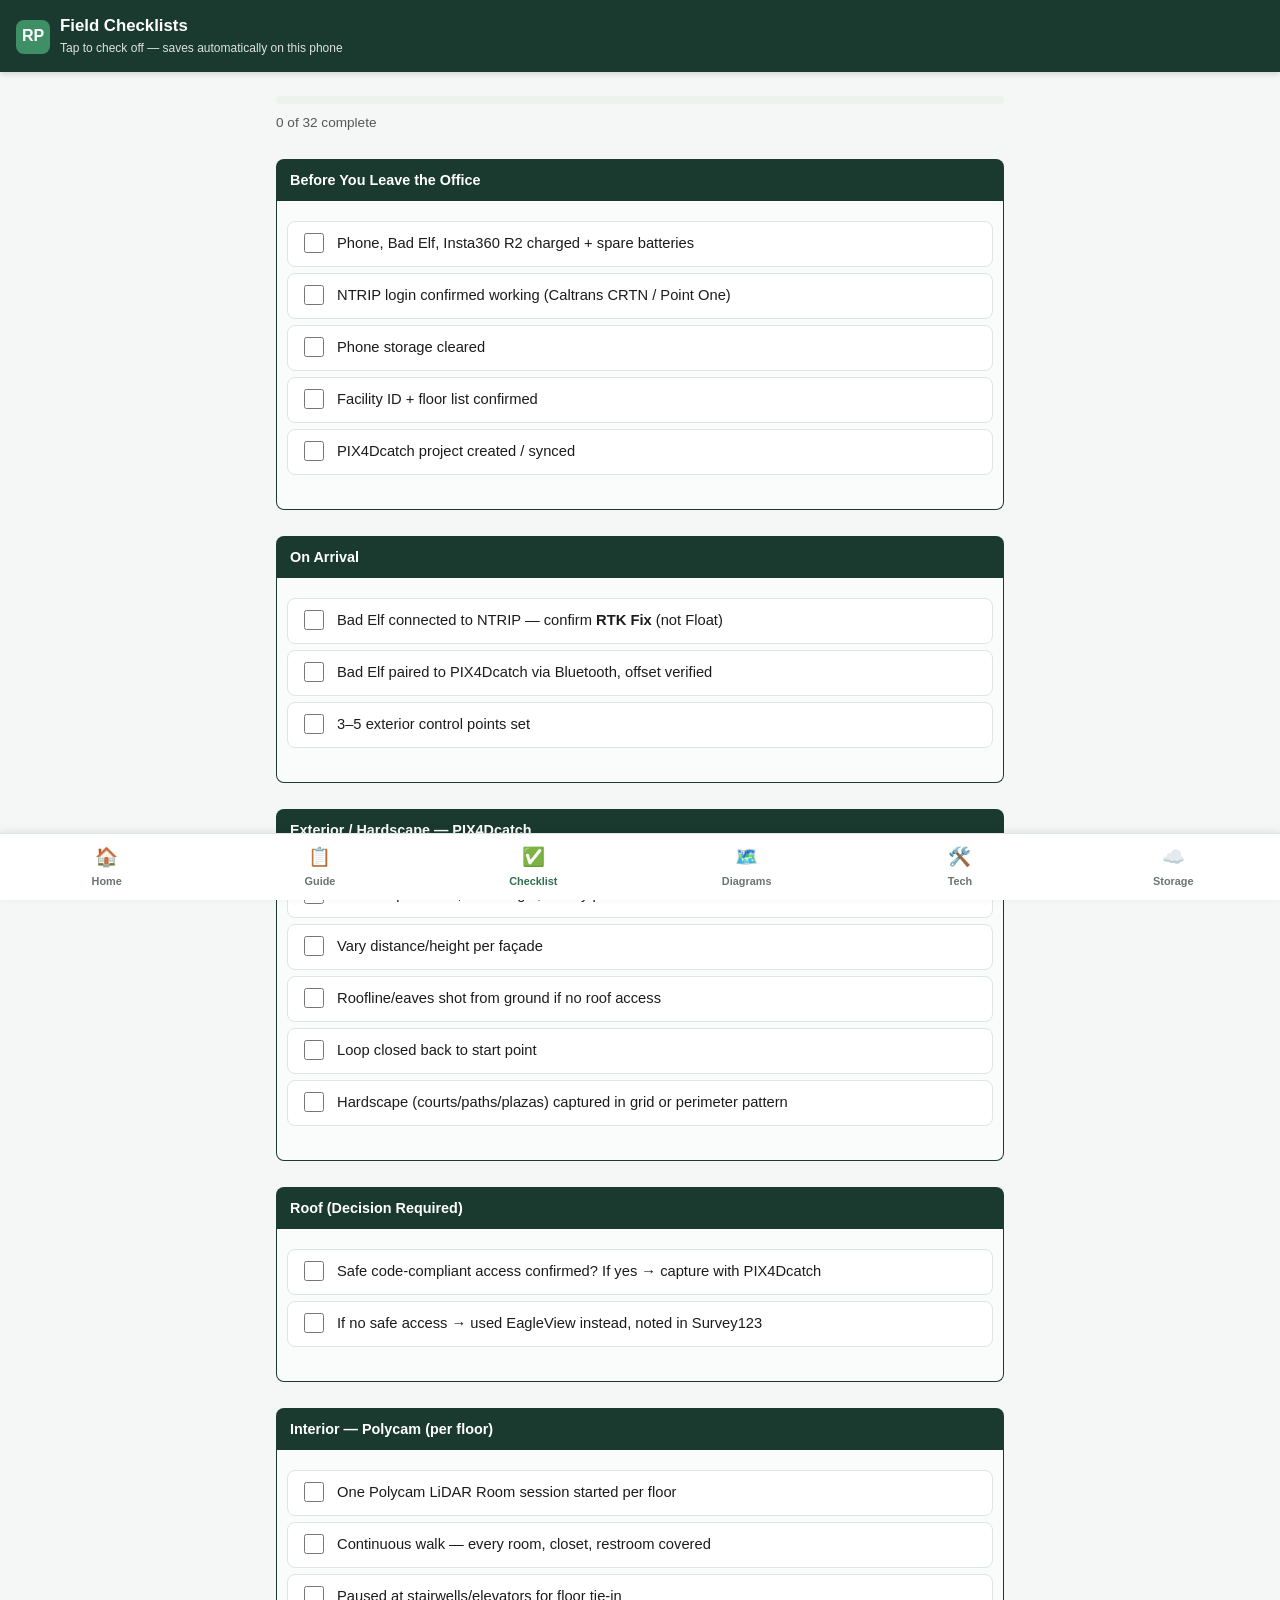
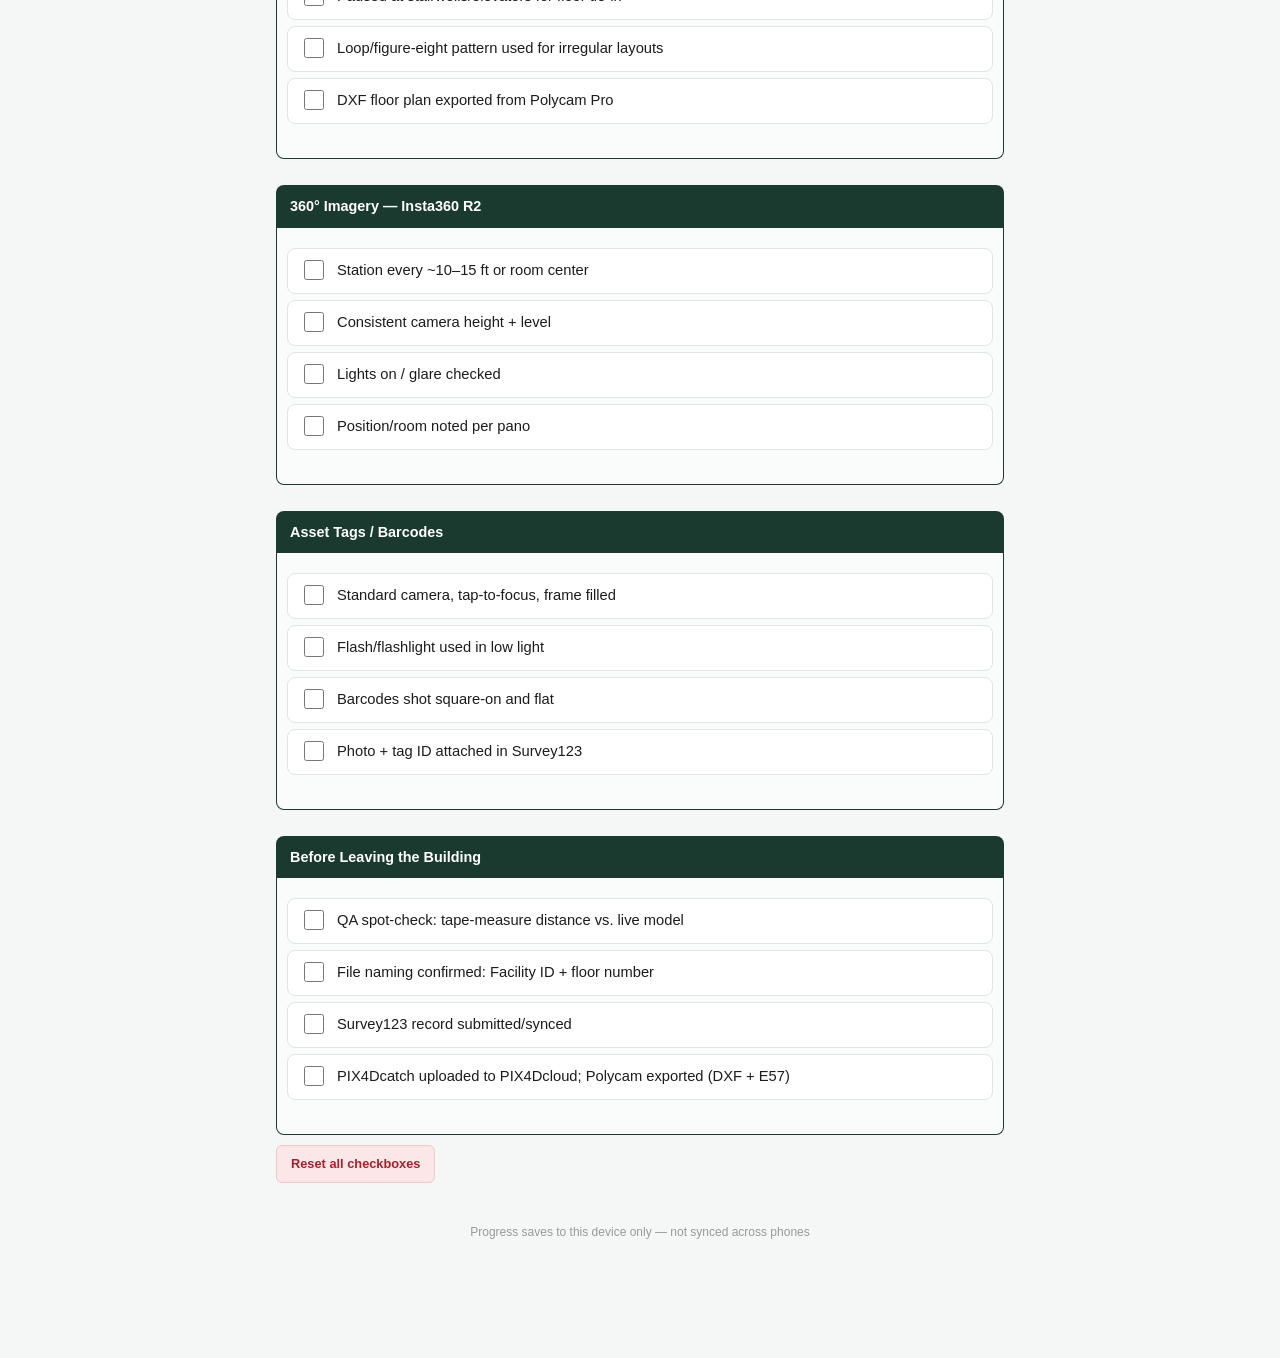
==== field/checklists.html @ 7486fb79 "Add checklists, storage plan, and deploy pages to field guide site" ====
<!DOCTYPE html>
<html lang="en">
<head>
<meta charset="UTF-8">
<meta name="viewport" content="width=device-width, initial-scale=1.0">
<title>Checklists | GIS Indoors</title>
<link rel="stylesheet" href="styles.css">
</head>
<body>
<header class="top">
  <div class="brand">
    <div class="brand-mark">RP</div>
    <div><h1>Field Checklists</h1><p class="sub">Tap to check off — saves automatically on this phone</p></div>
  </div>
</header>
<div class="wrap">
<div class="progress-bar"><div id="progressFill"></div></div>
<p style="font-size:0.85rem;color:#555;margin-top:-10px;" id="progressText">0 of 0 complete</p>
<div class="phase-header">Before You Leave the Office</div>
<div class="phase-block">
<ul class="checklist" data-phase="office">
<li><input type="checkbox" data-id="office-1"><span>Phone, Bad Elf, Insta360 R2 charged + spare batteries</span></li>
<li><input type="checkbox" data-id="office-2"><span>NTRIP login confirmed working (Caltrans CRTN / Point One)</span></li>
<li><input type="checkbox" data-id="office-3"><span>Phone storage cleared</span></li>
<li><input type="checkbox" data-id="office-4"><span>Facility ID + floor list confirmed</span></li>
<li><input type="checkbox" data-id="office-5"><span>PIX4Dcatch project created / synced</span></li>
</ul>
</div>
<div class="phase-header">On Arrival</div>
<div class="phase-block">
<ul class="checklist" data-phase="arrival">
<li><input type="checkbox" data-id="arrival-1"><span>Bad Elf connected to NTRIP — confirm <strong>RTK Fix</strong> (not Float)</span></li>
<li><input type="checkbox" data-id="arrival-2"><span>Bad Elf paired to PIX4Dcatch via Bluetooth, offset verified</span></li>
<li><input type="checkbox" data-id="arrival-3"><span>3–5 exterior control points set</span></li>
</ul>
</div>
<div class="phase-header">Exterior / Hardscape — PIX4Dcatch</div>
<div class="phase-block">
<ul class="checklist" data-phase="exterior">
<li><input type="checkbox" data-id="ext-1"><span>Walk full perimeter, fixed angle, steady pace</span></li>
<li><input type="checkbox" data-id="ext-2"><span>Vary distance/height per façade</span></li>
<li><input type="checkbox" data-id="ext-3"><span>Roofline/eaves shot from ground if no roof access</span></li>
<li><input type="checkbox" data-id="ext-4"><span>Loop closed back to start point</span></li>
<li><input type="checkbox" data-id="ext-5"><span>Hardscape (courts/paths/plazas) captured in grid or perimeter pattern</span></li>
</ul>
</div>
<div class="phase-header">Roof (Decision Required)</div>
<div class="phase-block">
<ul class="checklist" data-phase="roof">
<li><input type="checkbox" data-id="roof-1"><span>Safe code-compliant access confirmed? If yes → capture with PIX4Dcatch</span></li>
<li><input type="checkbox" data-id="roof-2"><span>If no safe access → used EagleView instead, noted in Survey123</span></li>
</ul>
</div>
<div class="phase-header">Interior — Polycam (per floor)</div>
<div class="phase-block">
<ul class="checklist" data-phase="interior">
<li><input type="checkbox" data-id="int-1"><span>One Polycam LiDAR Room session started per floor</span></li>
<li><input type="checkbox" data-id="int-2"><span>Continuous walk — every room, closet, restroom covered</span></li>
<li><input type="checkbox" data-id="int-3"><span>Paused at stairwells/elevators for floor tie-in</span></li>
<li><input type="checkbox" data-id="int-4"><span>Loop/figure-eight pattern used for irregular layouts</span></li>
<li><input type="checkbox" data-id="int-5"><span>DXF floor plan exported from Polycam Pro</span></li>
</ul>
</div>
<div class="phase-header">360° Imagery — Insta360 R2</div>
<div class="phase-block">
<ul class="checklist" data-phase="pano">
<li><input type="checkbox" data-id="pano-1"><span>Station every ~10–15 ft or room center</span></li>
<li><input type="checkbox" data-id="pano-2"><span>Consistent camera height + level</span></li>
<li><input type="checkbox" data-id="pano-3"><span>Lights on / glare checked</span></li>
<li><input type="checkbox" data-id="pano-4"><span>Position/room noted per pano</span></li>
</ul>
</div>
<div class="phase-header">Asset Tags / Barcodes</div>
<div class="phase-block">
<ul class="checklist" data-phase="assets">
<li><input type="checkbox" data-id="asset-1"><span>Standard camera, tap-to-focus, frame filled</span></li>
<li><input type="checkbox" data-id="asset-2"><span>Flash/flashlight used in low light</span></li>
<li><input type="checkbox" data-id="asset-3"><span>Barcodes shot square-on and flat</span></li>
<li><input type="checkbox" data-id="asset-4"><span>Photo + tag ID attached in Survey123</span></li>
</ul>
</div>
<div class="phase-header">Before Leaving the Building</div>
<div class="phase-block">
<ul class="checklist" data-phase="leaving">
<li><input type="checkbox" data-id="leave-1"><span>QA spot-check: tape-measure distance vs. live model</span></li>
<li><input type="checkbox" data-id="leave-2"><span>File naming confirmed: Facility ID + floor number</span></li>
<li><input type="checkbox" data-id="leave-3"><span>Survey123 record submitted/synced</span></li>
<li><input type="checkbox" data-id="leave-4"><span>PIX4Dcatch uploaded to PIX4Dcloud; Polycam exported (DXF + E57)</span></li>
</ul>
</div>
<a href="#" class="reset-btn" id="resetBtn">Reset all checkboxes</a>
<footer class="page-footer">Progress saves to this device only — not synced across phones</footer>
</div>
<nav class="bottom">
  <a href="index.html"><span class="ic">🏠</span>Home</a>
  <a href="guide.html"><span class="ic">📋</span>Guide</a>
  <a href="checklists.html" class="active"><span class="ic">✅</span>Checklist</a>
  <a href="diagrams.html"><span class="ic">🗺️</span>Diagrams</a>
  <a href="tech-stack.html"><span class="ic">🛠️</span>Tech</a>
  <a href="storage.html"><span class="ic">☁️</span>Storage</a>
</nav>
<script>
(function () {
  var STORAGE_KEY = "gis-field-checklist-v1";
  var boxes = Array.prototype.slice.call(document.querySelectorAll('.checklist input[type="checkbox"]'));
  var saved = {};
  try { saved = JSON.parse(localStorage.getItem(STORAGE_KEY) || "{}"); } catch (e) { saved = {}; }
  function updateProgress() {
    var checked = boxes.filter(function (b) { return b.checked; }).length;
    var pct = boxes.length ? Math.round((checked / boxes.length) * 100) : 0;
    document.getElementById("progressFill").style.width = pct + "%";
    document.getElementById("progressText").textContent = checked + " of " + boxes.length + " complete";
  }
  function applyState(box) {
    var li = box.closest("li");
    if (box.checked) { li.classList.add("checked-style"); } else { li.classList.remove("checked-style"); }
  }
  boxes.forEach(function (box) {
    var id = box.getAttribute("data-id");
    if (saved[id]) { box.checked = true; }
    applyState(box);
    box.addEventListener("change", function () {
      saved[id] = box.checked;
      localStorage.setItem(STORAGE_KEY, JSON.stringify(saved));
      applyState(box);
      updateProgress();
    });
  });
  document.getElementById("resetBtn").addEventListener("click", function (e) {
    e.preventDefault();
    if (!confirm("Reset all checkboxes on this device?")) return;
    saved = {};
    localStorage.setItem(STORAGE_KEY, JSON.stringify(saved));
    boxes.forEach(function (box) { box.checked = false; applyState(box); });
    updateProgress();
  });
  updateProgress();
})();
</script>
</body>
</html>
---- field/styles.css ----
:root {
  --green: #1b3a2f; --green2: #2f6f4f; --green3: #3f8f66; --light: #eef2ef; --grey: #555;
  --amber-bg: #fbeee0; --amber: #8a5a00; --blue-bg: #e8f0fb; --blue: #1b4a7a;
  --danger-bg: #fbe7e7; --danger: #a4222b;
}
* { box-sizing: border-box; }
html, body { margin: 0; }
body {
  font-family: -apple-system, "Segoe UI", Roboto, Arial, Helvetica, sans-serif;
  background: #f5f7f6; color: #1c1c1c; line-height: 1.55;
  padding-bottom: 76px;
}
.wrap { max-width: 760px; margin: 0 auto; padding: 18px 16px 40px; }
a { color: var(--green2); }
header.top {
  background: var(--green); color: white; padding: 16px 16px 14px;
  position: sticky; top: 0; z-index: 20; box-shadow: 0 2px 6px rgba(0,0,0,0.15);
}
header.top .brand { display: flex; align-items: center; gap: 10px; }
header.top .brand-mark {
  width: 34px; height: 34px; border-radius: 8px; background: var(--green3);
  display: flex; align-items: center; justify-content: center; font-weight: 800; font-size: 1rem;
}
header.top h1 { margin: 0; font-size: 1.05rem; line-height: 1.25; }
header.top p.sub { margin: 2px 0 0; font-size: 0.75rem; opacity: 0.85; }
nav.bottom {
  position: fixed; bottom: 0; left: 0; right: 0; z-index: 30;
  display: flex; background: white; border-top: 1px solid #dfe5e2;
  box-shadow: 0 -2px 8px rgba(0,0,0,0.08);
}
nav.bottom a {
  flex: 1; text-align: center; padding: 9px 2px 10px; text-decoration: none;
  color: #6b7570; font-size: 0.68rem; font-weight: 600;
}
nav.bottom a .ic { display: block; font-size: 1.15rem; margin-bottom: 2px; }
nav.bottom a.active { color: var(--green2); }
nav.bottom a.active .ic { color: var(--green2); }
h2 { color: var(--green); font-size: 1.2rem; border-bottom: 2px solid var(--light); padding-bottom: 6px; margin-top: 34px; }
h3 { color: var(--green2); font-size: 1.02rem; margin-top: 22px; }
p.lede { color: var(--grey); font-size: 0.95rem; }
.card-grid { display: grid; grid-template-columns: 1fr; gap: 12px; margin-top: 16px; }
@media (min-width: 480px) { .card-grid { grid-template-columns: 1fr 1fr; } }
.card {
  background: white; border: 1px solid #dfe5e2; border-radius: 12px; padding: 16px;
  text-decoration: none; color: inherit; display: block;
  box-shadow: 0 1px 4px rgba(0,0,0,0.05);
}
.card .ic { font-size: 1.6rem; }
.card h3 { margin: 8px 0 4px; color: var(--green); }
.card p { margin: 0; font-size: 0.85rem; color: var(--grey); }
.checklist { list-style: none; padding: 0; margin: 10px 0 24px; }
.checklist li {
  display: flex; align-items: flex-start; gap: 10px; padding: 10px 12px; margin-bottom: 6px;
  background: white; border: 1px solid #dfe5e2; border-radius: 8px; font-size: 0.92rem;
}
.checklist input[type="checkbox"] { width: 20px; height: 20px; margin-top: 1px; flex-shrink: 0; accent-color: var(--green2); }
.checklist li.checked-style { text-decoration: line-through; opacity: 0.55; }
.phase-header {
  background: var(--green); color: white; padding: 10px 14px; border-radius: 8px 8px 0 0;
  font-weight: 700; font-size: 0.9rem; margin-top: 26px;
}
.phase-block { border: 1px solid var(--green); border-top: none; border-radius: 0 0 8px 8px; padding: 10px; background: #fafcfb; }
.progress-bar { height: 8px; background: var(--light); border-radius: 999px; overflow: hidden; margin: 6px 0 18px; }
.progress-bar > div { height: 100%; background: var(--green3); width: 0%; transition: width 0.2s; }
.reset-btn {
  display: inline-block; background: var(--danger-bg); color: var(--danger); border: 1px solid #f0c8c8;
  padding: 8px 14px; border-radius: 6px; font-size: 0.8rem; font-weight: 600; text-decoration: none; margin: 10px 0 0;
}
.badge { display: inline-block; background: var(--green2); color: white; border-radius: 999px; padding: 2px 10px; font-size: 0.72rem; font-weight: 600; }
.badge-amber { background: var(--amber); }
.badge-blue { background: var(--blue); }
.note { background: var(--amber-bg); border-left: 4px solid var(--amber); padding: 12px 16px; border-radius: 6px; font-size: 0.88rem; color: #4a3200; margin: 16px 0; }
.note.blue { background: var(--blue-bg); border-left-color: var(--blue); color: #14335c; }
.note.good { background: #dcebe2; border-left-color: var(--green2); color: #163826; }
table { width: 100%; border-collapse: collapse; margin: 14px 0; font-size: 0.83rem; }
thead th { background: var(--green); color: white; text-align: left; padding: 8px 10px; }
tbody td { padding: 8px 10px; border-bottom: 1px solid #e2e6e4; vertical-align: top; }
tbody tr:nth-child(even) { background: var(--light); }
@media (max-width: 600px) {
  table, thead, tbody, th, td, tr { display: block; }
  thead tr { position: absolute; top: -9999px; left: -9999px; }
  tbody tr { margin-bottom: 10px; border: 1px solid #e2e6e4; border-radius: 8px; overflow: hidden; }
  tbody td:before { content: attr(data-label); font-weight: 700; color: var(--green); display: block; font-size: 0.68rem; text-transform: uppercase; margin-bottom: 2px; }
}
.diagram-card { background: white; border: 1px solid #dfe5e2; border-radius: 10px; padding: 14px; margin: 18px 0; overflow-x: auto; }
.diagram-card svg { max-width: 100%; height: auto; display: block; margin: 0 auto; }
.diagram-caption { font-size: 0.8rem; color: var(--grey); text-align: center; margin-top: 8px; }
.tech-tile { display: flex; gap: 12px; background: white; border: 1px solid #dfe5e2; border-radius: 10px; padding: 14px; margin-bottom: 10px; }
.tech-tile .ic { font-size: 1.5rem; width: 36px; text-align: center; flex-shrink: 0; }
.tech-tile h3 { margin: 0 0 4px; }
.tech-tile p { margin: 0; font-size: 0.85rem; color: var(--grey); }
footer.page-footer { margin-top: 40px; font-size: 0.75rem; color: #999; text-align: center; }
@media print {
  nav.bottom, header.top { display: none !important; }
  body { padding-bottom: 0; background: white; }
  .checklist li { border: 1px solid #999; }
}
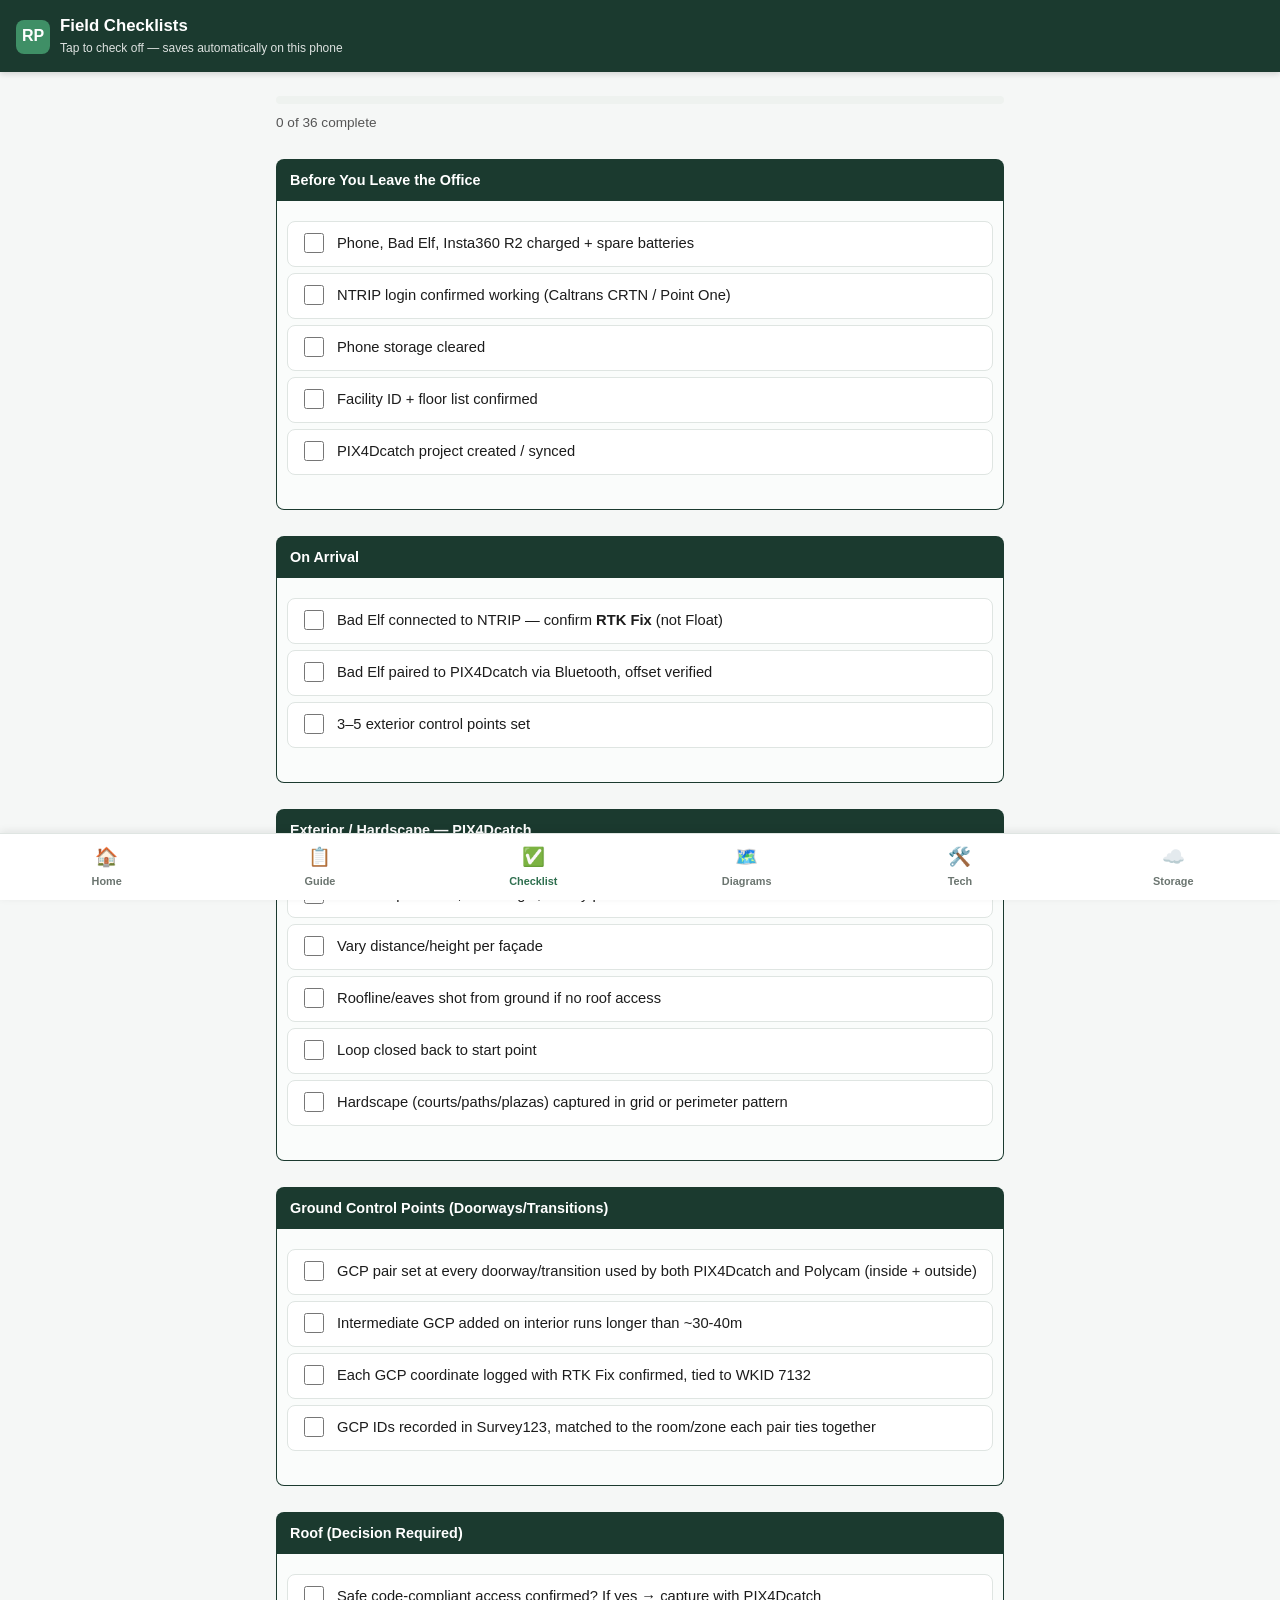
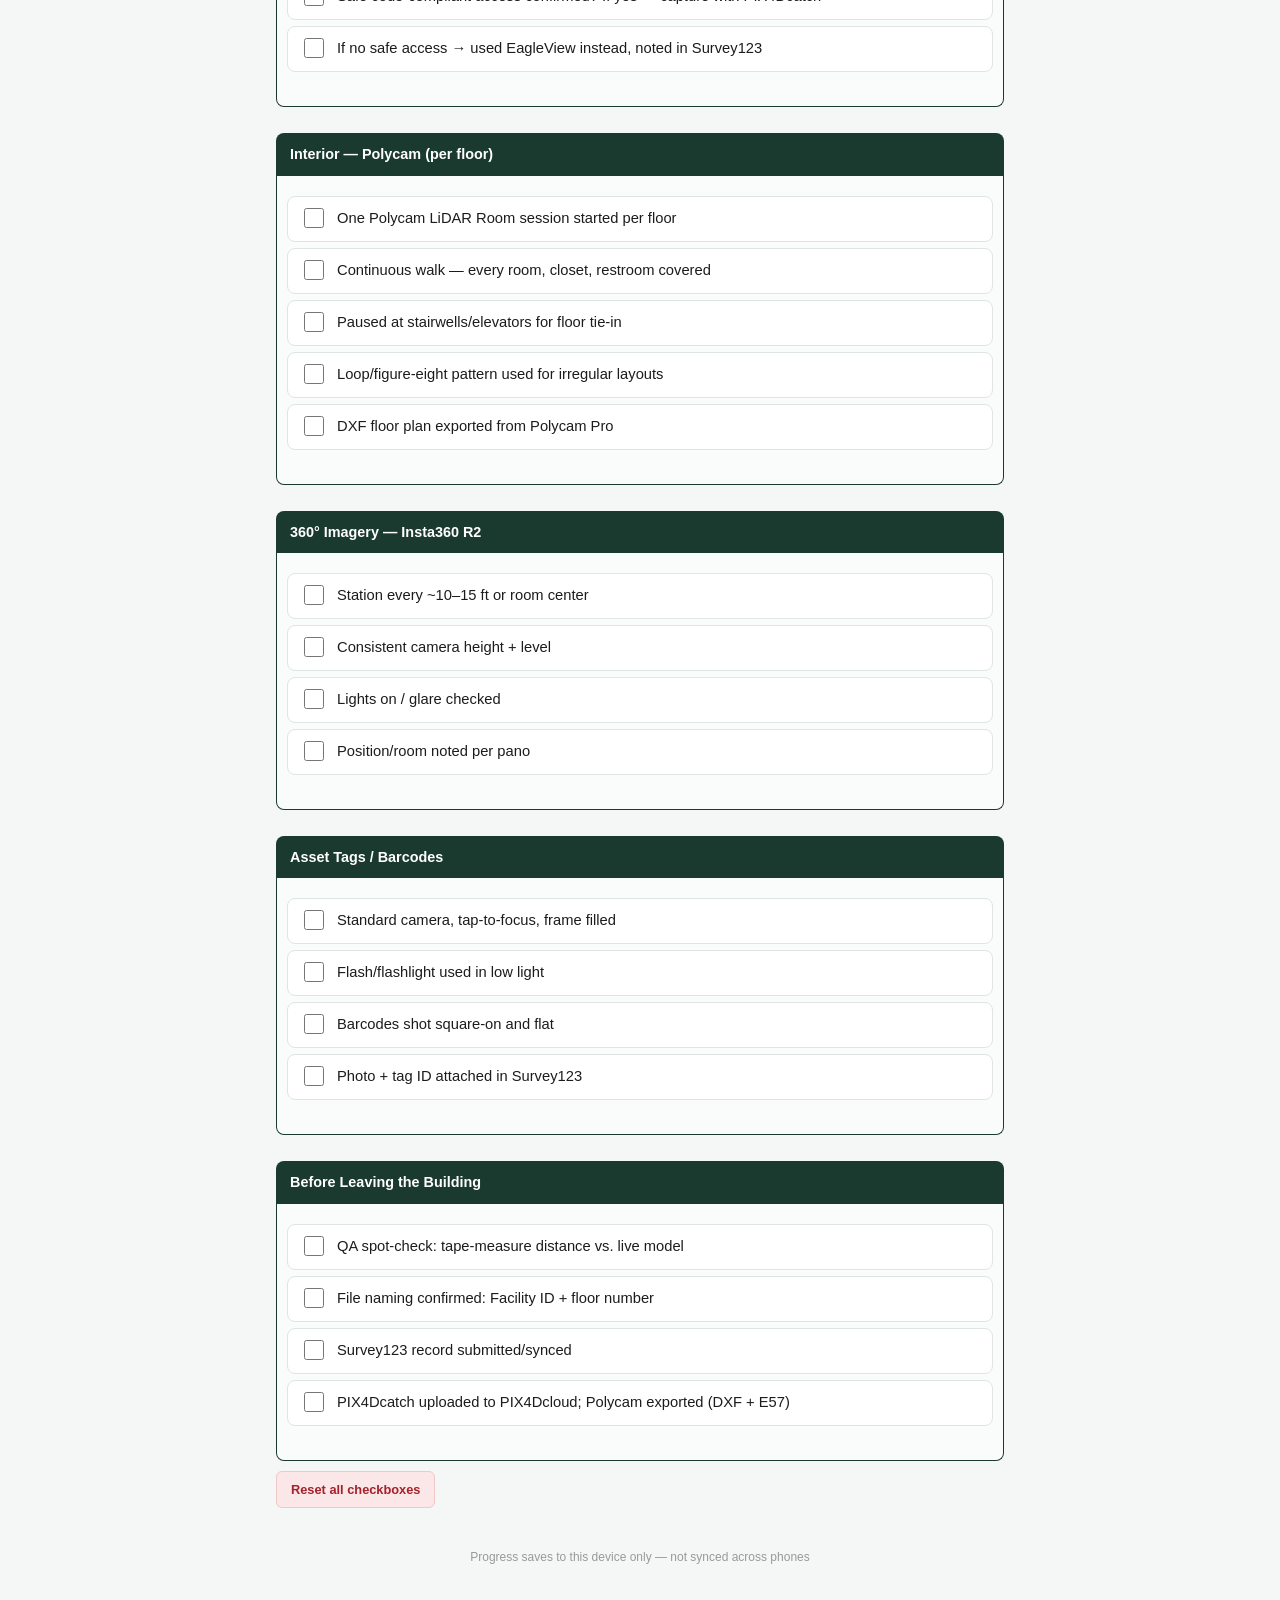
==== commit 476d629a: "Add GCP (doorways/transitions) checklist phase" ====
--- a/field/checklists.html
+++ b/field/checklists.html
@@ -42,6 +42,15 @@
 <li><input type="checkbox" data-id="ext-3"><span>Roofline/eaves shot from ground if no roof access</span></li>
 <li><input type="checkbox" data-id="ext-4"><span>Loop closed back to start point</span></li>
 <li><input type="checkbox" data-id="ext-5"><span>Hardscape (courts/paths/plazas) captured in grid or perimeter pattern</span></li>
+</ul>
+</div>
+<div class="phase-header">Ground Control Points (Doorways/Transitions)</div>
+<div class="phase-block">
+<ul class="checklist" data-phase="gcp">
+<li><input type="checkbox" data-id="gcp-1"><span>GCP pair set at every doorway/transition used by both PIX4Dcatch and Polycam (inside + outside)</span></li>
+<li><input type="checkbox" data-id="gcp-2"><span>Intermediate GCP added on interior runs longer than ~30-40m</span></li>
+<li><input type="checkbox" data-id="gcp-3"><span>Each GCP coordinate logged with RTK Fix confirmed, tied to WKID 7132</span></li>
+<li><input type="checkbox" data-id="gcp-4"><span>GCP IDs recorded in Survey123, matched to the room/zone each pair ties together</span></li>
 </ul>
 </div>
 <div class="phase-header">Roof (Decision Required)</div>
